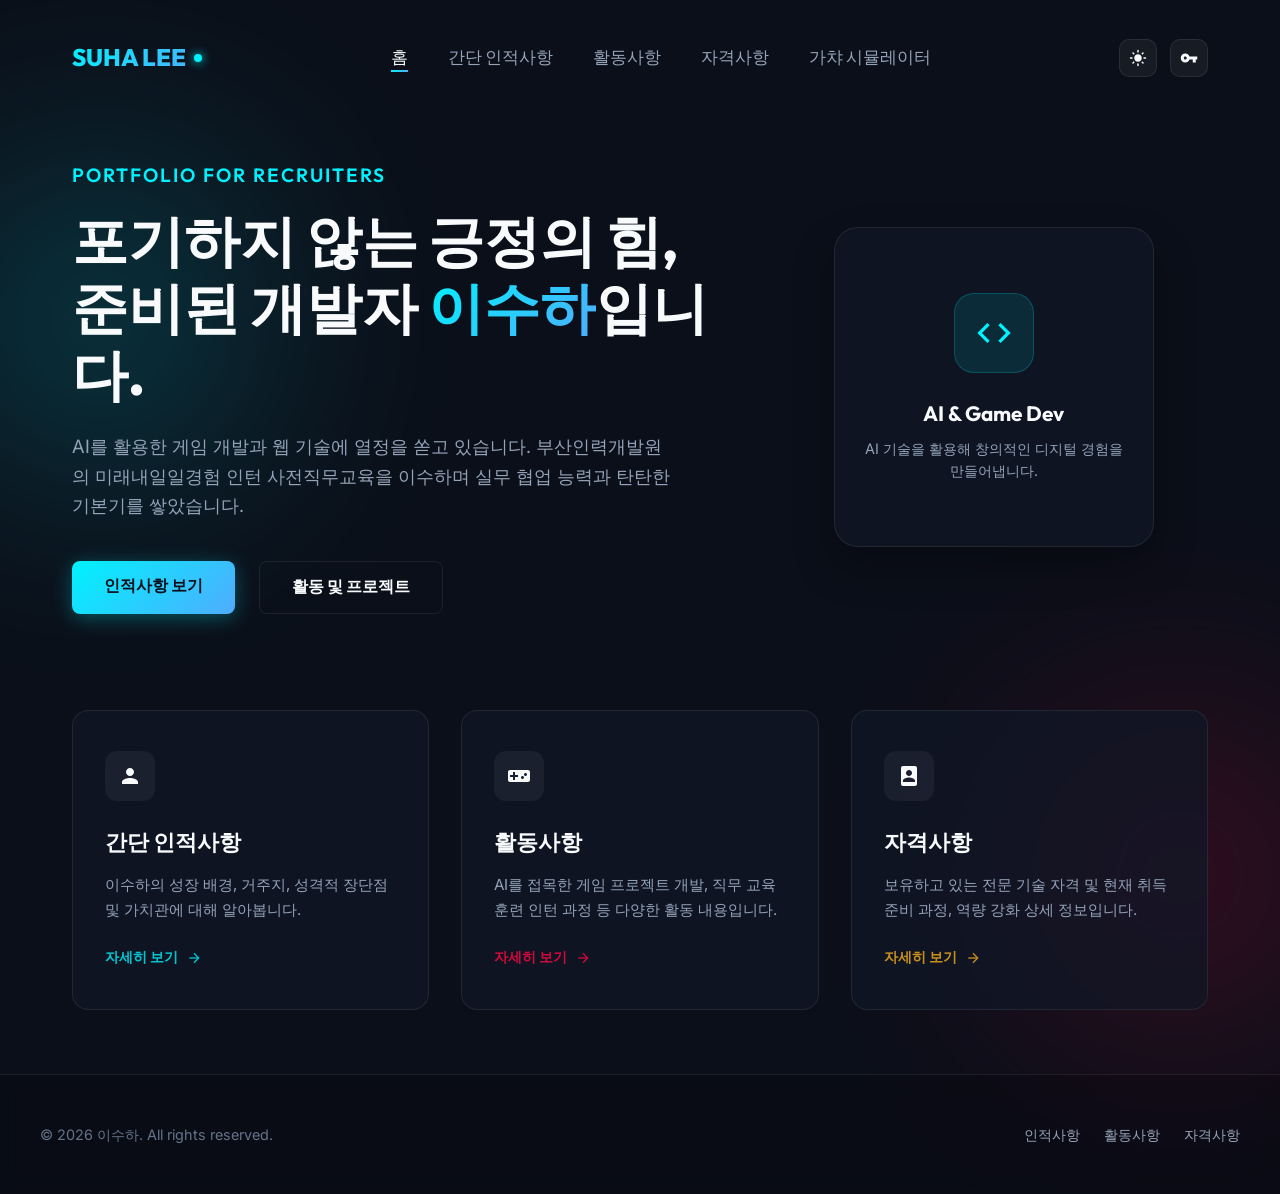
==== index.html @ 53ee34fb "Add files via upload" ====
<!DOCTYPE html>
<html lang="ko">
<head>
    <meta charset="UTF-8">
    <meta name="viewport" content="width=device-width, initial-scale=1.0">
    <title>이수하 | 개인 포트폴리오</title>
    <meta name="description" content="AI 게임 개발과 웹 포트폴리오 구축을 좋아하는 긍정적이고 포기하지 않는 인재, 이수하의 취업용 포트폴리오입니다.">
    <link rel="stylesheet" href="style.css">
</head>
<body>
    <!-- Admin Mode Banner -->
    <div id="adminBanner" class="admin-banner">
        <span>🔒 관리자 모드가 활성화되어 있습니다.</span>
        <button id="adminBgPanelToggleBtn" class="admin-btn">배경 설정</button>
        <button id="adminLogoutBtn">로그아웃</button>
    </div>

    <!-- Floating Admin Background Panel -->
    <div id="adminBgPanel" class="admin-bg-panel">
        <h4>🎨 배경화면 설정</h4>
        
        <div class="panel-section">
            <h5>1. 이미지 업로드</h5>
            <button id="adminBgUploadBtn" class="admin-btn" style="width: 100%; margin-bottom: 0.5rem;">이미지 선택</button>
            <input type="file" id="adminBgInput" accept="image/*" style="display: none;">
        </div>
        
        <div class="panel-section">
            <h5>2. 단색 설정 (RGB)</h5>
            <div class="rgb-control">
                <label>R: <span id="rVal">11</span></label>
                <input type="range" id="rRange" min="0" max="255" value="11">
            </div>
            <div class="rgb-control">
                <label>G: <span id="gVal">15</span></label>
                <input type="range" id="gRange" min="0" max="255" value="15">
            </div>
            <div class="rgb-control">
                <label>B: <span id="bVal">25</span></label>
                <input type="range" id="bRange" min="0" max="255" value="25">
            </div>
            <div class="color-preview-row">
                <input type="color" id="colorPicker" value="#0b0f19">
                <span style="font-size:0.8rem; color:var(--text-secondary);">색상 선택기</span>
            </div>
        </div>
        
        <button id="adminBgResetBtn" class="admin-btn reset-btn" style="width: 100%; margin-top: 1rem; display: none;">설정 초기화</button>
    </div>

    <!-- Header/Nav -->
    <header>
        <div class="nav-container">
            <a href="index.html" class="logo">
                SUHA LEE <span class="logo-dot"></span>
            </a>
            <button class="menu-toggle" id="menuToggle" aria-label="메뉴 열기">
                <span></span>
                <span></span>
                <span></span>
            </button>
            <nav id="mainNav">
                <ul>
                    <li><a href="index.html" class="active">홈</a></li>
                    <li><a href="profile.html">간단 인적사항</a></li>
                    <li><a href="activities.html">활동사항</a></li>
                    <li><a href="certifications.html">자격사항</a></li>
                    <li><a href="gacha.html">가챠 시뮬레이터</a></li>
                </ul>
            </nav>
            <div class="nav-controls">
                <button id="themeToggleBtn" class="theme-toggle-btn" aria-label="테마 변경">
                    <svg class="sun-icon" viewBox="0 0 24 24">
                        <path d="M12 7c-2.76 0-5 2.24-5 5s2.24 5 5 5 5-2.24 5-5-2.24-5-5-5zM2 13h2c.55 0 1-.45 1-1s-.45-1-1-1H2c-.55 0-1 .45-1 1s.45 1 1 1zm18 0h2c.55 0 1-.45 1-1s-.45-1-1-1h-2c-.55 0-1 .45-1 1s.45 1 1 1zM11 2v2c0 .55.45 1 1 1s1-.45 1-1V2c0-.55-.45-1-1-1s-1 .45-1 1zm0 18v2c0 .55.45 1 1 1s1-.45 1-1v-2c0-.55-.45-1-1-1s-1 .45-1 1zM5.99 4.58c-.39-.39-1.03-.39-1.41 0s-.39 1.03 0 1.41l1.06 1.06c.39.39 1.03.39 1.41 0s.39-1.03 0-1.41L5.99 4.58zm12.37 12.37c-.39-.39-1.03-.39-1.41 0s-.39 1.03 0 1.41l1.06 1.06c.39.39 1.03.39 1.41 0s.39-1.03 0-1.41l-1.06-1.06zm1.06-12.37c-.39-.39-1.03-.39-1.41 0l-1.06 1.06c-.39.39-.39 1.03 0 1.41s1.03.39 1.41 0l1.06-1.06c.39-.39.39-1.03 0-1.41zm-12.37 12.37c-.39-.39-1.03-.39-1.41 0l-1.06 1.06c-.39.39-.39 1.03 0 1.41s1.03.39 1.41 0l1.06-1.06c.39-.39.39-1.03 0-1.41z"/>
                    </svg>
                    <svg class="moon-icon" viewBox="0 0 24 24">
                        <path d="M12.3 22c5.07 0 9.2-3.79 9.7-8.68.13-1.27-1.12-2.19-2.22-1.57C17.7 12.98 15.42 13 14 13c-5.52 0-10-4.48-10-10 0-1.42.02-3.7.75-5.78.62-1.1-.3-2.35-1.57-2.22C3.79 3.8 2 7.93 2 13c0 5.52 4.48 10 10 10z"/>
                    </svg>
                </button>
                <button id="adminLoginBtn" class="admin-login-btn" aria-label="관리자 로그인">
                    <svg viewBox="0 0 24 24">
                        <path d="M12.65 10C11.83 7.67 9.61 6 7 6c-3.31 0-6 2.69-6 6s2.69 6 6 6c2.61 0 4.83-1.67 5.65-4H17v4h4v-4h2v-4H12.65zM7 14c-1.1 0-2-.9-2-2s.9-2 2-2 2 .9 2 2-.9 2-2 2z"/>
                    </svg>
                </button>
            </div>
        </div>
    </header>

    <!-- Main Content -->
    <main class="container">
        <section class="hero">
            <div class="hero-content fade-in-up">
                <span class="hero-subtitle">PORTFOLIO FOR RECRUITERS</span>
                <h1 class="hero-title">
                    포기하지 않는 긍정의 힘,<br>
                    준비된 개발자 <span>이수하</span>입니다.
                </h1>
                <p class="hero-desc">
                    AI를 활용한 게임 개발과 웹 기술에 열정을 쏟고 있습니다. 부산인력개발원의 미래내일일경험 인턴 사전직무교육을 이수하며 실무 협업 능력과 탄탄한 기본기를 쌓았습니다.
                </p>
                <div class="hero-buttons">
                    <a href="profile.html" class="btn btn-primary">인적사항 보기</a>
                    <a href="activities.html" class="btn btn-secondary">활동 및 프로젝트</a>
                </div>
            </div>

            <div class="hero-image-wrapper fade-in-up delay-1">
                <div class="hero-glow-card">
                    <div class="hero-icon-container">
                        <!-- Code Icon SVG -->
                        <svg viewBox="0 0 24 24">
                            <path d="M9.4 16.6L4.8 12l4.6-4.6L8 6l-6 6 6 6 1.4-1.4zm5.2 0l4.6-4.6-4.6-4.6L16 6l6 6-6 6-1.4-1.4z"/>
                        </svg>
                    </div>
                    <h3 style="font-family: var(--font-heading); margin-bottom: 0.5rem; font-size: 1.3rem;">AI & Game Dev</h3>
                    <p style="color: var(--text-secondary); font-size: 0.9rem; line-height: 1.5;">
                        AI 기술을 활용해 창의적인 디지털 경험을 만들어냅니다.
                    </p>
                </div>
            </div>
        </section>

        <!-- Dynamic Menu Grid -->
        <section class="home-info-grid fade-in-up delay-2">
            <!-- Profile Card -->
            <a href="profile.html" class="info-card">
                <div class="info-card-icon">
                    <!-- User Icon SVG -->
                    <svg viewBox="0 0 24 24">
                        <path d="M12 12c2.21 0 4-1.79 4-4s-1.79-4-4-4-4 1.79-4 4 1.79 4 4 4zm0 2c-2.67 0-8 1.34-8 4v2h16v-2c0-2.66-5.33-4-8-4z"/>
                    </svg>
                </div>
                <h3 class="info-card-title">간단 인적사항</h3>
                <p class="info-card-desc">이수하의 성장 배경, 거주지, 성격적 장단점 및 가치관에 대해 알아봅니다.</p>
                <div class="info-card-arrow">
                    자세히 보기 
                    <svg width="16" height="16" viewBox="0 0 24 24" fill="none" stroke="currentColor" stroke-width="2">
                        <line x1="5" y1="12" x2="19" y2="12"></line>
                        <polyline points="12 5 19 12 12 19"></polyline>
                    </svg>
                </div>
            </a>

            <!-- Activities Card -->
            <a href="activities.html" class="info-card alternate">
                <div class="info-card-icon">
                    <!-- Gamepad Icon SVG -->
                    <svg viewBox="0 0 24 24">
                        <path d="M21 6H3c-1.1 0-2 .9-2 2v8c0 1.1.9 2 2 2h18c1.1 0 2-.9 2-2V8c0-1.1-.9-2-2-2zm-10 7H8v3H6v-3H3v-2h3V8h2v3h3v2zm4.5 2c-.83 0-1.5-.67-1.5-1.5s.67-1.5 1.5-1.5 1.5.67 1.5 1.5-.67 1.5-1.5 1.5zm3-3c-.83 0-1.5-.67-1.5-1.5S17.67 9 18.5 9s1.5.67 1.5 1.5-.67 1.5-1.5 1.5z"/>
                    </svg>
                </div>
                <h3 class="info-card-title">활동사항</h3>
                <p class="info-card-desc">AI를 접목한 게임 프로젝트 개발, 직무 교육 훈련 인턴 과정 등 다양한 활동 내용입니다.</p>
                <div class="info-card-arrow">
                    자세히 보기 
                    <svg width="16" height="16" viewBox="0 0 24 24" fill="none" stroke="currentColor" stroke-width="2">
                        <line x1="5" y1="12" x2="19" y2="12"></line>
                        <polyline points="12 5 19 12 12 19"></polyline>
                    </svg>
                </div>
            </a>

            <!-- Certifications Card -->
            <a href="certifications.html" class="info-card alternate-accent">
                <div class="info-card-icon">
                    <!-- Certificate Award Icon SVG -->
                    <svg viewBox="0 0 24 24">
                        <path d="M18 2H6c-1.1 0-2 .9-2 2v16c0 1.1.9 2 2 2h12c1.1 0 2-.9 2-2V4c0-1.1-.9-2-2-2zm-6 4c1.66 0 3 1.34 3 3s-1.34 3-3 3-3-1.34-3-3 1.34-3 3-3zm6 12H6v-1.5c0-1.99 4-3 6-3s6 1.01 6 3V18z"/>
                    </svg>
                </div>
                <h3 class="info-card-title">자격사항</h3>
                <p class="info-card-desc">보유하고 있는 전문 기술 자격 및 현재 취득 준비 과정, 역량 강화 상세 정보입니다.</p>
                <div class="info-card-arrow">
                    자세히 보기 
                    <svg width="16" height="16" viewBox="0 0 24 24" fill="none" stroke="currentColor" stroke-width="2">
                        <line x1="5" y1="12" x2="19" y2="12"></line>
                        <polyline points="12 5 19 12 12 19"></polyline>
                    </svg>
                </div>
            </a>
        </section>
    </main>

    <!-- Footer -->
    <footer>
        <div class="footer-content">
            <p class="footer-copy">© 2026 이수하. All rights reserved.</p>
            <div class="footer-links">
                <a href="profile.html">인적사항</a>
                <a href="activities.html">활동사항</a>
                <a href="certifications.html">자격사항</a>
            </div>
        </div>
    <!-- Admin Login Modal -->
    <div id="adminModal" class="modal-overlay">
        <div class="modal-content">
            <button class="modal-close" id="closeModal" aria-label="닫기">&times;</button>
            <div class="modal-header">
                <div class="modal-icon">
                    <svg viewBox="0 0 24 24">
                        <path d="M12.65 10C11.83 7.67 9.61 6 7 6c-3.31 0-6 2.69-6 6s2.69 6 6 6c2.61 0 4.83-1.67 5.65-4H17v4h4v-4h2v-4H12.65zM7 14c-1.1 0-2-.9-2-2s.9-2 2-2 2 .9 2 2-.9 2-2 2z"/>
                    </svg>
                </div>
                <h3>관리자 로그인</h3>
                <p>관리자 모드 활성화를 위해 비밀번호를 입력해주세요.</p>
            </div>
            <form id="adminLoginForm">
                <div class="form-group">
                    <label for="adminPassword">비밀번호</label>
                    <input type="password" id="adminPassword" placeholder="비밀번호를 입력하세요 (데모: admin123)" required>
                </div>
                <div id="loginError" class="login-error-msg">비밀번호가 올바르지 않습니다.</div>
                <button type="submit" class="btn btn-primary w-100">로그인</button>
            </form>
            <div id="loginSuccess" class="login-success-msg">
                <div class="success-icon">✓</div>
                <h4>로그인 성공!</h4>
                <p>관리자 세션이 활성화되었습니다.</p>
            </div>
        </div>
    </div>

    <script src="script.js"></script>
</body>
</html>
---- style.css ----
@import url('https://fonts.googleapis.com/css2?family=Inter:wght@300;400;500;600;700&family=Outfit:wght@300;400;500;600;700;800&display=swap');

:root {
    --bg-color: #0b0f19;
    --card-bg: rgba(17, 24, 39, 0.7);
    --card-border: rgba(255, 255, 255, 0.08);
    --primary-gradient: linear-gradient(135deg, #00f2fe 0%, #4facfe 100%);
    --secondary-gradient: linear-gradient(135deg, #ff0844 0%, #ffb199 100%);
    --accent-gradient: linear-gradient(135deg, #f12711 0%, #f5af19 100%);
    --text-primary: #f8fafc;
    --text-secondary: #94a3b8;
    --text-muted: #64748b;
    --cyan-glow: rgba(0, 242, 254, 0.15);
    --pink-glow: rgba(255, 8, 68, 0.15);
    --transition: all 0.3s cubic-bezier(0.4, 0, 0.2, 1);
    --font-heading: 'Outfit', 'Inter', sans-serif;
    --font-body: 'Inter', sans-serif;
}

* {
    margin: 0;
    padding: 0;
    box-sizing: border-box;
}

body {
    background-color: var(--bg-color);
    color: var(--text-primary);
    font-family: var(--font-body);
    line-height: 1.6;
    overflow-x: hidden;
    position: relative;
}

/* Background Glowing Orbs */
body::before, body::after {
    content: '';
    position: absolute;
    width: 400px;
    height: 400px;
    border-radius: 50%;
    filter: blur(120px);
    z-index: -1;
    pointer-events: none;
    opacity: 0.4;
}

body::before {
    background: radial-gradient(circle, #00f2fe 0%, transparent 70%);
    top: 10%;
    left: -100px;
}

body::after {
    background: radial-gradient(circle, #ff0844 0%, transparent 70%);
    bottom: 10%;
    right: -100px;
}

/* Navigation */
header {
    position: fixed;
    top: 0;
    left: 0;
    width: 100%;
    z-index: 100;
    background: transparent;
    border-bottom: 1px solid transparent;
    transition: var(--transition);
}

header.scrolled {
    background: rgba(0, 0, 0, 0.2);
    backdrop-filter: blur(12px);
    -webkit-backdrop-filter: blur(12px);
    border-bottom: 1px solid var(--card-border);
}

.nav-container {
    max-width: 1200px;
    margin: 0 auto;
    display: flex;
    justify-content: space-between;
    align-items: center;
    padding: 1.2rem 2rem;
}

.logo {
    font-family: var(--font-heading);
    font-weight: 800;
    font-size: 1.5rem;
    text-decoration: none;
    background: var(--primary-gradient);
    -webkit-background-clip: text;
    -webkit-text-fill-color: transparent;
    display: flex;
    align-items: center;
    gap: 0.5rem;
}

.logo-dot {
    width: 8px;
    height: 8px;
    background: #00f2fe;
    border-radius: 50%;
    box-shadow: 0 0 10px #00f2fe;
}

nav ul {
    display: flex;
    list-style: none;
    gap: 2.5rem;
}

nav a {
    text-decoration: none;
    color: var(--text-secondary);
    font-family: var(--font-heading);
    font-weight: 500;
    font-size: 1.05rem;
    transition: var(--transition);
    position: relative;
    padding: 0.3rem 0;
}

nav a:hover, nav a.active {
    color: var(--text-primary);
}

nav a::after {
    content: '';
    position: absolute;
    bottom: 0;
    left: 0;
    width: 0;
    height: 2px;
    background: var(--primary-gradient);
    transition: var(--transition);
}

nav a:hover::after, nav a.active::after {
    width: 100%;
}

/* Mobile Menu Button */
.menu-toggle {
    display: none;
    flex-direction: column;
    gap: 5px;
    background: none;
    border: none;
    cursor: pointer;
    z-index: 101;
}

.menu-toggle span {
    width: 25px;
    height: 3px;
    background-color: var(--text-primary);
    border-radius: 2px;
    transition: var(--transition);
}

/* Container */
.container {
    max-width: 1200px;
    margin: 0 auto;
    padding: 8rem 2rem 4rem 2rem;
    min-height: calc(100vh - 80px);
}

/* Hero Section */
.hero {
    display: flex;
    align-items: center;
    justify-content: space-between;
    gap: 4rem;
    margin-top: 2rem;
}

.hero-content {
    flex: 1.2;
}

.hero-subtitle {
    font-family: var(--font-heading);
    font-weight: 600;
    font-size: 1.2rem;
    color: #00f2fe;
    text-transform: uppercase;
    letter-spacing: 2px;
    margin-bottom: 1rem;
    display: inline-block;
}

.hero-title {
    font-family: var(--font-heading);
    font-size: 3.5rem;
    font-weight: 800;
    line-height: 1.2;
    margin-bottom: 1.5rem;
}

.hero-title span {
    background: var(--primary-gradient);
    -webkit-background-clip: text;
    -webkit-text-fill-color: transparent;
}

.hero-desc {
    color: var(--text-secondary);
    font-size: 1.15rem;
    margin-bottom: 2.5rem;
    max-width: 600px;
}

.hero-buttons {
    display: flex;
    gap: 1.5rem;
}

.btn {
    display: inline-block;
    padding: 0.8rem 2rem;
    border-radius: 8px;
    font-family: var(--font-heading);
    font-weight: 600;
    text-decoration: none;
    transition: var(--transition);
    cursor: pointer;
}

.btn-primary {
    background: var(--primary-gradient);
    color: #0b0f19;
    box-shadow: 0 4px 20px rgba(0, 242, 254, 0.3);
}

.btn-primary:hover {
    transform: translateY(-2px);
    box-shadow: 0 6px 25px rgba(0, 242, 254, 0.5);
}

.btn-secondary {
    background: transparent;
    color: var(--text-primary);
    border: 1px solid var(--card-border);
}

.btn-secondary:hover {
    background: rgba(255, 255, 255, 0.05);
    border-color: var(--text-secondary);
    transform: translateY(-2px);
}

.hero-image-wrapper {
    flex: 0.8;
    display: flex;
    justify-content: center;
    position: relative;
}

.hero-glow-card {
    position: relative;
    width: 320px;
    height: 320px;
    border-radius: 24px;
    padding: 1.5rem;
    background: var(--card-bg);
    border: 1px solid var(--card-border);
    backdrop-filter: blur(12px);
    box-shadow: 0 20px 40px rgba(0, 0, 0, 0.3);
    display: flex;
    flex-direction: column;
    justify-content: center;
    align-items: center;
    text-align: center;
    transition: var(--transition);
}

.hero-glow-card:hover {
    transform: translateY(-8px) rotate(1deg);
    border-color: rgba(0, 242, 254, 0.3);
    box-shadow: 0 25px 50px rgba(0, 242, 254, 0.15);
}

.hero-icon-container {
    width: 80px;
    height: 80px;
    border-radius: 20px;
    background: rgba(0, 242, 254, 0.1);
    border: 1px solid rgba(0, 242, 254, 0.2);
    display: flex;
    align-items: center;
    justify-content: center;
    margin-bottom: 1.5rem;
}

.hero-icon-container svg {
    width: 40px;
    height: 40px;
    fill: #00f2fe;
}

/* Home Page Info Grid */
.home-info-grid {
    display: grid;
    grid-template-columns: repeat(3, 1fr);
    gap: 2rem;
    margin-top: 6rem;
}

.info-card {
    background: var(--card-bg);
    border: 1px solid var(--card-border);
    padding: 2.5rem 2rem;
    border-radius: 16px;
    backdrop-filter: blur(12px);
    transition: var(--transition);
    text-decoration: none;
    color: inherit;
    position: relative;
    overflow: hidden;
}

.info-card::before {
    content: '';
    position: absolute;
    top: 0;
    left: 0;
    width: 4px;
    height: 100%;
    background: var(--primary-gradient);
    opacity: 0;
    transition: var(--transition);
}

.info-card:hover {
    transform: translateY(-5px);
    border-color: rgba(255, 255, 255, 0.15);
    box-shadow: 0 15px 30px rgba(0, 0, 0, 0.2);
}

.info-card:hover::before {
    opacity: 1;
}

.info-card.alternate::before {
    background: var(--secondary-gradient);
}

.info-card.alternate-accent::before {
    background: var(--accent-gradient);
}

.info-card-icon {
    width: 50px;
    height: 50px;
    border-radius: 12px;
    background: rgba(255, 255, 255, 0.05);
    display: flex;
    align-items: center;
    justify-content: center;
    margin-bottom: 1.5rem;
    transition: var(--transition);
}

.info-card:hover .info-card-icon {
    background: var(--primary-gradient);
}

.info-card.alternate:hover .info-card-icon {
    background: var(--secondary-gradient);
}

.info-card.alternate-accent:hover .info-card-icon {
    background: var(--accent-gradient);
}

.info-card:hover .info-card-icon svg {
    fill: #0b0f19;
}

.info-card-icon svg {
    width: 24px;
    height: 24px;
    fill: #f8fafc;
    transition: var(--transition);
}

.info-card-title {
    font-family: var(--font-heading);
    font-size: 1.4rem;
    font-weight: 700;
    margin-bottom: 0.8rem;
}

.info-card-desc {
    color: var(--text-secondary);
    font-size: 0.95rem;
}

.info-card-arrow {
    display: flex;
    align-items: center;
    gap: 0.5rem;
    margin-top: 1.5rem;
    font-family: var(--font-heading);
    font-weight: 600;
    font-size: 0.9rem;
    color: #00f2fe;
    opacity: 0.8;
    transition: var(--transition);
}

.info-card.alternate .info-card-arrow {
    color: #ff0844;
}

.info-card.alternate-accent .info-card-arrow {
    color: #f5af19;
}

.info-card:hover .info-card-arrow {
    gap: 0.8rem;
    opacity: 1;
}

/* Page Section Layout */
.section-title-area {
    margin-bottom: 3.5rem;
    text-align: center;
}

.section-subtitle {
    color: #00f2fe;
    font-family: var(--font-heading);
    font-weight: 600;
    font-size: 1rem;
    letter-spacing: 2px;
    text-transform: uppercase;
    margin-bottom: 0.5rem;
    display: inline-block;
}

.section-title {
    font-family: var(--font-heading);
    font-size: 2.8rem;
    font-weight: 800;
}

/* Profile Page Layout */
.profile-grid {
    display: grid;
    grid-template-columns: 1fr 1.6fr;
    gap: 3rem;
    align-items: start;
}

.profile-card-left {
    background: var(--card-bg);
    border: 1px solid var(--card-border);
    border-radius: 20px;
    padding: 3rem 2rem;
    text-align: center;
    backdrop-filter: blur(12px);
    box-shadow: 0 15px 35px rgba(0, 0, 0, 0.2);
}

.profile-image-container {
    width: 180px;
    height: 180px;
    border-radius: 50%;
    margin: 0 auto 2rem auto;
    position: relative;
    padding: 5px;
    background: var(--primary-gradient);
    box-shadow: 0 10px 25px rgba(0, 242, 254, 0.3);
}

.profile-image-container img {
    width: 100%;
    height: 100%;
    border-radius: 50%;
    object-fit: cover;
    background-color: #0b0f19;
    border: 3px solid #0b0f19;
}

.profile-name {
    font-family: var(--font-heading);
    font-size: 1.8rem;
    font-weight: 800;
    margin-bottom: 0.3rem;
}

.profile-role {
    font-family: var(--font-heading);
    color: #00f2fe;
    font-weight: 600;
    font-size: 1rem;
    letter-spacing: 1px;
    margin-bottom: 1.5rem;
}

.profile-meta-list {
    list-style: none;
    text-align: left;
    margin-top: 2rem;
    border-top: 1px solid var(--card-border);
    padding-top: 1.5rem;
}

.profile-meta-item {
    display: flex;
    align-items: center;
    gap: 1rem;
    margin-bottom: 1.2rem;
    color: var(--text-secondary);
}

.profile-meta-item svg {
    width: 18px;
    height: 18px;
    fill: #00f2fe;
}

.profile-meta-item strong {
    color: var(--text-primary);
    font-weight: 600;
}

.profile-details-right {
    display: flex;
    flex-direction: column;
    gap: 2.5rem;
}

.profile-section-card {
    background: var(--card-bg);
    border: 1px solid var(--card-border);
    border-radius: 20px;
    padding: 2.5rem;
    backdrop-filter: blur(12px);
}

.profile-card-title {
    font-family: var(--font-heading);
    font-size: 1.5rem;
    font-weight: 700;
    margin-bottom: 1.5rem;
    display: flex;
    align-items: center;
    gap: 0.8rem;
    border-bottom: 1px solid var(--card-border);
    padding-bottom: 0.8rem;
}

.profile-card-title svg {
    width: 24px;
    height: 24px;
    fill: #00f2fe;
}

.profile-intro-text {
    font-size: 1.1rem;
    color: var(--text-secondary);
    margin-bottom: 1rem;
}

.highlight-box {
    background: rgba(0, 242, 254, 0.05);
    border-left: 4px solid #00f2fe;
    padding: 1.2rem;
    border-radius: 0 12px 12px 0;
    margin-top: 1.5rem;
}

.highlight-box-title {
    font-family: var(--font-heading);
    font-weight: 700;
    color: #f8fafc;
    margin-bottom: 0.3rem;
}

.highlight-box-desc {
    font-size: 0.95rem;
    color: var(--text-secondary);
}

/* Strengths / Weaknesses Styles */
.sw-grid {
    display: grid;
    grid-template-columns: 1fr 1fr;
    gap: 1.5rem;
}

.sw-card {
    padding: 1.5rem;
    border-radius: 12px;
    background: rgba(255, 255, 255, 0.02);
    border: 1px solid rgba(255, 255, 255, 0.05);
}

.sw-card.strength {
    border-left: 4px solid #00f2fe;
}

.sw-card.weakness {
    border-left: 4px solid #ff0844;
}

.sw-card h4 {
    font-family: var(--font-heading);
    font-size: 1.1rem;
    font-weight: 700;
    margin-bottom: 0.8rem;
    display: flex;
    align-items: center;
    gap: 0.5rem;
}

.sw-card.strength h4 {
    color: #00f2fe;
}

.sw-card.weakness h4 {
    color: #ff0844;
}

.sw-card p {
    font-size: 0.95rem;
    color: var(--text-secondary);
}

/* Hobbies/Interests list */
.interests-tags {
    display: flex;
    flex-wrap: wrap;
    gap: 1rem;
}

.interest-tag {
    background: rgba(255, 255, 255, 0.05);
    border: 1px solid var(--card-border);
    padding: 0.6rem 1.2rem;
    border-radius: 30px;
    font-family: var(--font-heading);
    font-weight: 500;
    font-size: 0.95rem;
    display: flex;
    align-items: center;
    gap: 0.6rem;
    transition: var(--transition);
}

.interest-tag:hover {
    background: var(--primary-gradient);
    color: #0b0f19;
    border-color: transparent;
    transform: translateY(-2px);
}

.interest-tag svg {
    width: 18px;
    height: 18px;
    fill: currentColor;
}

/* Activities Page Layout */
.activities-grid {
    display: grid;
    grid-template-columns: repeat(3, 1fr);
    gap: 2rem;
}

.activity-card {
    background: var(--card-bg);
    border: 1px solid var(--card-border);
    border-radius: 20px;
    overflow: hidden;
    backdrop-filter: blur(12px);
    transition: var(--transition);
    display: flex;
    flex-direction: column;
}

.activity-card:hover {
    transform: translateY(-8px);
    border-color: rgba(0, 242, 254, 0.2);
    box-shadow: 0 20px 40px rgba(0, 0, 0, 0.3);
}

.activity-image-wrapper {
    height: 220px;
    overflow: hidden;
    position: relative;
    background: #0f172a;
}

.activity-image-wrapper img {
    width: 100%;
    height: 100%;
    object-fit: cover;
    transition: var(--transition);
}

.activity-card:hover .activity-image-wrapper img {
    transform: scale(1.05);
}

.activity-badge {
    position: absolute;
    top: 1rem;
    right: 1rem;
    background: rgba(11, 15, 25, 0.85);
    backdrop-filter: blur(8px);
    border: 1px solid var(--card-border);
    color: #00f2fe;
    padding: 0.4rem 1rem;
    border-radius: 30px;
    font-family: var(--font-heading);
    font-size: 0.8rem;
    font-weight: 600;
}

.activity-card.alternate .activity-badge {
    color: #ff0844;
}

.activity-card.accent .activity-badge {
    color: #f5af19;
}

.activity-body {
    padding: 2rem;
    flex-grow: 1;
    display: flex;
    flex-direction: column;
}

.activity-card-title {
    font-family: var(--font-heading);
    font-size: 1.35rem;
    font-weight: 700;
    margin-bottom: 0.5rem;
}

.activity-period {
    color: var(--text-muted);
    font-size: 0.85rem;
    font-weight: 500;
    margin-bottom: 1.2rem;
}

.activity-desc {
    color: var(--text-secondary);
    font-size: 0.95rem;
    margin-bottom: 1.5rem;
    line-height: 1.5;
    flex-grow: 1;
}

.activity-tags {
    display: flex;
    flex-wrap: wrap;
    gap: 0.5rem;
    border-top: 1px solid var(--card-border);
    padding-top: 1.2rem;
}

.activity-tag {
    background: rgba(255, 255, 255, 0.04);
    border: 1px solid var(--card-border);
    color: var(--text-secondary);
    padding: 0.3rem 0.8rem;
    border-radius: 6px;
    font-size: 0.8rem;
    font-weight: 500;
}

/* Certifications Page Layout */
.cert-grid {
    display: grid;
    grid-template-columns: 1fr 1fr;
    gap: 2.5rem;
}

.cert-section {
    background: var(--card-bg);
    border: 1px solid var(--card-border);
    border-radius: 20px;
    padding: 2.5rem;
    backdrop-filter: blur(12px);
}

.cert-section-title {
    font-family: var(--font-heading);
    font-size: 1.5rem;
    font-weight: 700;
    margin-bottom: 2rem;
    display: flex;
    align-items: center;
    gap: 0.8rem;
    border-bottom: 1px solid var(--card-border);
    padding-bottom: 0.8rem;
}

.cert-section-title svg {
    width: 24px;
    height: 24px;
    fill: #00f2fe;
}

.cert-list {
    display: flex;
    flex-direction: column;
    gap: 1.5rem;
}

.cert-item {
    background: rgba(255, 255, 255, 0.02);
    border: 1px solid var(--card-border);
    border-radius: 12px;
    padding: 1.5rem;
    display: flex;
    align-items: center;
    justify-content: space-between;
    transition: var(--transition);
}

.cert-item:hover {
    border-color: rgba(0, 242, 254, 0.2);
    transform: translateX(5px);
    background: rgba(255, 255, 255, 0.04);
}

.cert-item-details {
    display: flex;
    flex-direction: column;
}

.cert-item-title {
    font-family: var(--font-heading);
    font-weight: 700;
    font-size: 1.1rem;
    color: var(--text-primary);
    margin-bottom: 0.2rem;
}

.cert-item-issuer {
    font-size: 0.9rem;
    color: var(--text-secondary);
}

.cert-status-badge {
    background: rgba(0, 242, 254, 0.1);
    color: #00f2fe;
    border: 1px solid rgba(0, 242, 254, 0.2);
    padding: 0.3rem 0.8rem;
    border-radius: 6px;
    font-size: 0.8rem;
    font-weight: 600;
}

.cert-status-badge.complete {
    background: rgba(16, 185, 129, 0.1);
    color: #10b981;
    border: 1px solid rgba(16, 185, 129, 0.2);
}

.education-timeline {
    position: relative;
    border-left: 2px solid var(--card-border);
    padding-left: 2rem;
    margin-left: 0.5rem;
}

.edu-item {
    position: relative;
    margin-bottom: 2.5rem;
}

.edu-item:last-child {
    margin-bottom: 0;
}

.edu-marker {
    position: absolute;
    left: calc(-2rem - 6px);
    top: 6px;
    width: 10px;
    height: 10px;
    border-radius: 50%;
    background: #00f2fe;
    box-shadow: 0 0 8px #00f2fe;
}

.edu-item:nth-child(even) .edu-marker {
    background: #ff0844;
    box-shadow: 0 0 8px #ff0844;
}

.edu-period {
    font-family: var(--font-heading);
    font-size: 0.85rem;
    font-weight: 600;
    color: #00f2fe;
    margin-bottom: 0.4rem;
}

.edu-item:nth-child(even) .edu-period {
    color: #ff0844;
}

.edu-title {
    font-family: var(--font-heading);
    font-size: 1.15rem;
    font-weight: 700;
    margin-bottom: 0.3rem;
}

.edu-desc {
    color: var(--text-secondary);
    font-size: 0.95rem;
}

/* Footer */
footer {
    border-top: 1px solid var(--card-border);
    background: rgba(0, 0, 0, 0.15);
    backdrop-filter: blur(10px);
    -webkit-backdrop-filter: blur(10px);
    padding: 3rem 2rem;
    text-align: center;
}

.footer-content {
    max-width: 1200px;
    margin: 0 auto;
    display: flex;
    justify-content: space-between;
    align-items: center;
}

.footer-copy {
    color: var(--text-muted);
    font-size: 0.9rem;
}

.footer-links {
    display: flex;
    gap: 1.5rem;
}

.footer-links a {
    color: var(--text-secondary);
    text-decoration: none;
    font-size: 0.9rem;
    transition: var(--transition);
}

.footer-links a:hover {
    color: var(--text-primary);
}

/* Responsive Styles */
@media (max-width: 992px) {
    .hero {
        flex-direction: column;
        text-align: center;
        gap: 3rem;
    }
    .hero-content {
        order: 2;
    }
    .hero-image-wrapper {
        order: 1;
    }
    .hero-desc {
        margin: 0 auto 2.5rem auto;
    }
    .hero-buttons {
        justify-content: center;
    }
    .profile-grid {
        grid-template-columns: 1fr;
    }
    .activities-grid {
        grid-template-columns: 1fr 1fr;
    }
    .cert-grid {
        grid-template-columns: 1fr;
    }
    .home-info-grid {
        grid-template-columns: 1fr;
        gap: 1.5rem;
        margin-top: 4rem;
    }
}

@media (max-width: 768px) {
    .nav-container {
        padding: 1rem 1.5rem;
    }
    .menu-toggle {
        display: flex;
    }
    nav {
        position: fixed;
        top: 60px;
        left: 0;
        width: 100%;
        height: 0;
        background: rgba(0, 0, 0, 0.55);
        backdrop-filter: blur(16px);
        -webkit-backdrop-filter: blur(16px);
        overflow: hidden;
        transition: height 0.3s cubic-bezier(0.4, 0, 0.2, 1);
        border-bottom: 0px solid var(--card-border);
    }
    nav.open {
        height: 240px;
        border-bottom: 1px solid var(--card-border);
    }
    nav ul {
        flex-direction: column;
        align-items: center;
        padding: 2rem 0;
        gap: 1.5rem;
    }
    .hero-title {
        font-size: 2.8rem;
    }
    .activities-grid {
        grid-template-columns: 1fr;
    }
    .sw-grid {
        grid-template-columns: 1fr;
    }
    .footer-content {
        flex-direction: column;
        gap: 1.5rem;
    }
}

/* Animations */
@keyframes fadeInUp {
    from {
        opacity: 0;
        transform: translateY(20px);
    }
    to {
        opacity: 1;
        transform: translateY(0);
    }
}

.fade-in-up {
    animation: fadeInUp 0.6s cubic-bezier(0.4, 0, 0.2, 1) forwards;
}

.delay-1 {
    animation-delay: 0.1s;
}
.delay-2 {
    animation-delay: 0.2s;
}
.delay-3 {
    animation-delay: 0.3s;
}

/* ==========================================
   Light Mode Theme & Styling Updates
   ========================================== */
body.light-mode {
    --bg-color: #f8fafc;
    --card-bg: rgba(255, 255, 255, 0.8);
    --card-border: rgba(15, 23, 42, 0.08);
    --text-primary: #0f172a;
    --text-secondary: #475569;
    --text-muted: #64748b;
    --cyan-glow: rgba(0, 242, 254, 0.08);
    --pink-glow: rgba(255, 8, 68, 0.08);
}

body.light-mode::before {
    background: radial-gradient(circle, rgba(0, 242, 254, 0.15) 0%, transparent 70%);
}

body.light-mode::after {
    background: radial-gradient(circle, rgba(255, 8, 68, 0.15) 0%, transparent 70%);
}

body.light-mode header.scrolled {
    background: rgba(255, 255, 255, 0.35);
}

body.light-mode nav {
    background: rgba(255, 255, 255, 0.65);
}

body.light-mode footer {
    background: rgba(255, 255, 255, 0.25);
}

body.light-mode .btn-secondary {
    color: var(--text-primary);
    border-color: var(--card-border);
}

body.light-mode .btn-secondary:hover {
    background: rgba(15, 23, 42, 0.05);
}

body.light-mode .sw-card {
    background: rgba(15, 23, 42, 0.02);
    border-color: rgba(15, 23, 42, 0.05);
}

body.light-mode .cert-item {
    background: rgba(15, 23, 42, 0.02);
}

body.light-mode .cert-item:hover {
    background: rgba(15, 23, 42, 0.04);
}

body.light-mode .edu-item:nth-child(even) .edu-marker {
    background: #ff0844;
}

body.light-mode .interest-tag {
    background: rgba(15, 23, 42, 0.03);
}

body.light-mode .interest-tag:hover {
    color: #ffffff;
}

/* ==========================================
   Navigation Controls (Theme & Admin Buttons)
   ========================================== */
.nav-controls {
    display: flex;
    align-items: center;
    gap: 0.8rem;
}

.theme-toggle-btn, .admin-login-btn {
    background: rgba(255, 255, 255, 0.05);
    border: 1px solid var(--card-border);
    width: 38px;
    height: 38px;
    border-radius: 10px;
    display: flex;
    align-items: center;
    justify-content: center;
    cursor: pointer;
    transition: var(--transition);
    color: var(--text-primary);
}

.theme-toggle-btn:hover, .admin-login-btn:hover {
    background: rgba(255, 255, 255, 0.12);
    border-color: rgba(0, 242, 254, 0.4);
    transform: translateY(-2px);
    box-shadow: 0 4px 12px rgba(0, 242, 254, 0.15);
}

body.light-mode .theme-toggle-btn, body.light-mode .admin-login-btn {
    background: rgba(15, 23, 42, 0.05);
    color: var(--text-primary);
}

body.light-mode .theme-toggle-btn:hover, body.light-mode .admin-login-btn:hover {
    background: rgba(15, 23, 42, 0.1);
    border-color: rgba(0, 242, 254, 0.4);
    box-shadow: 0 4px 12px rgba(0, 242, 254, 0.1);
}

.theme-toggle-btn svg, .admin-login-btn svg {
    width: 18px;
    height: 18px;
    fill: currentColor;
    transition: var(--transition);
}

body:not(.light-mode) .theme-toggle-btn .moon-icon {
    display: none;
}
body:not(.light-mode) .theme-toggle-btn .sun-icon {
    display: block;
}

body.light-mode .theme-toggle-btn .sun-icon {
    display: none;
}
body.light-mode .theme-toggle-btn .moon-icon {
    display: block;
}

/* ==========================================
   Admin Mode Banner & Login Modal
   ========================================== */
.admin-banner {
    display: none;
    background: var(--accent-gradient);
    color: #0b0f19;
    text-align: center;
    padding: 0.5rem 1rem;
    font-family: var(--font-heading);
    font-weight: 700;
    font-size: 0.9rem;
    position: fixed;
    top: 0;
    left: 0;
    width: 100%;
    z-index: 101;
    justify-content: center;
    align-items: center;
    gap: 1rem;
    box-shadow: 0 4px 15px rgba(245, 175, 25, 0.3);
}

.admin-banner.active {
    display: flex;
}

.admin-banner button {
    background: rgba(11, 15, 25, 0.8);
    border: none;
    color: #f8fafc;
    padding: 0.2rem 0.8rem;
    border-radius: 4px;
    font-size: 0.8rem;
    font-weight: 600;
    cursor: pointer;
    transition: var(--transition);
}

.admin-banner button:hover {
    background: #0b0f19;
    transform: scale(1.05);
}

.admin-banner button.reset-btn {
    background: rgba(239, 68, 68, 0.8);
}

.admin-banner button.reset-btn:hover {
    background: rgb(220, 38, 38);
}

body.admin-active {
    padding-top: 36px;
}
body.admin-active header {
    top: 36px;
}

@media (max-width: 768px) {
    body.admin-active header {
        top: 36px;
    }
    body.admin-active nav {
        top: 96px;
    }
}

/* Modal Overlay */
.modal-overlay {
    display: none;
    position: fixed;
    top: 0;
    left: 0;
    width: 100%;
    height: 100%;
    background: rgba(11, 15, 25, 0.85);
    backdrop-filter: blur(8px);
    z-index: 1000;
    align-items: center;
    justify-content: center;
    opacity: 0;
    transition: opacity 0.3s ease;
}

.modal-overlay.open {
    display: flex;
    opacity: 1;
}

/* Modal Content Card */
.modal-content {
    background: #111827;
    border: 1px solid var(--card-border);
    border-radius: 24px;
    padding: 3rem 2.5rem;
    width: 90%;
    max-width: 420px;
    position: relative;
    box-shadow: 0 25px 50px rgba(0, 0, 0, 0.5);
    color: var(--text-primary);
}

body.light-mode .modal-content {
    background: #ffffff;
    box-shadow: 0 25px 50px rgba(15, 23, 42, 0.12);
    border-color: rgba(15, 23, 42, 0.08);
}

.modal-close {
    position: absolute;
    top: 1.5rem;
    right: 1.5rem;
    background: none;
    border: none;
    font-size: 1.8rem;
    color: var(--text-secondary);
    cursor: pointer;
    transition: var(--transition);
}

.modal-close:hover {
    color: var(--text-primary);
}

.modal-header {
    text-align: center;
    margin-bottom: 2rem;
}

.modal-icon {
    width: 60px;
    height: 60px;
    border-radius: 50%;
    background: rgba(245, 175, 25, 0.1);
    border: 1px solid rgba(245, 175, 25, 0.2);
    display: flex;
    align-items: center;
    justify-content: center;
    margin: 0 auto 1rem auto;
}

.modal-icon svg {
    width: 30px;
    height: 30px;
    fill: #f5af19;
}

.modal-header h3 {
    font-family: var(--font-heading);
    font-size: 1.6rem;
    font-weight: 800;
    margin-bottom: 0.5rem;
}

.modal-header p {
    color: var(--text-secondary);
    font-size: 0.9rem;
}

/* Form Styling */
.form-group {
    margin-bottom: 1.5rem;
    text-align: left;
}

.form-group label {
    display: block;
    font-family: var(--font-heading);
    font-weight: 600;
    font-size: 0.9rem;
    margin-bottom: 0.5rem;
    color: var(--text-secondary);
}

.form-group input {
    width: 100%;
    padding: 0.8rem 1rem;
    border-radius: 8px;
    background: rgba(255, 255, 255, 0.05);
    border: 1px solid var(--card-border);
    color: var(--text-primary);
    font-family: var(--font-body);
    font-size: 1rem;
    transition: var(--transition);
}

body.light-mode .form-group input {
    background: rgba(15, 23, 42, 0.03);
    color: #0f172a;
}

.form-group input:focus {
    outline: none;
    border-color: #00f2fe;
    box-shadow: 0 0 10px rgba(0, 242, 254, 0.2);
}

.login-error-msg {
    display: none;
    color: #ff0844;
    font-size: 0.85rem;
    margin-bottom: 1rem;
    font-weight: 500;
}

.login-success-msg {
    display: none;
    text-align: center;
}

.login-success-msg .success-icon {
    width: 60px;
    height: 60px;
    border-radius: 50%;
    background: rgba(16, 185, 129, 0.1);
    color: #10b981;
    font-size: 1.8rem;
    display: flex;
    align-items: center;
    justify-content: center;
    margin: 0 auto 1rem auto;
    font-weight: bold;
}

.login-success-msg h4 {
    font-family: var(--font-heading);
    font-size: 1.4rem;
    font-weight: 700;
    margin-bottom: 0.5rem;
    color: #10b981;
}

.login-success-msg p {
    color: var(--text-secondary);
    font-size: 0.95rem;
}

.w-100 {
    width: 100%;
}

/* Floating Admin Background Panel */
.admin-bg-panel {
    display: none;
    position: fixed;
    top: 50px;
    right: 20px;
    width: 280px;
    background: rgba(17, 24, 39, 0.95);
    border: 1px solid rgba(255, 255, 255, 0.15);
    border-radius: 16px;
    padding: 1.5rem;
    box-shadow: 0 15px 35px rgba(0, 0, 0, 0.5);
    backdrop-filter: blur(12px);
    z-index: 150;
    font-family: var(--font-heading);
    color: var(--text-primary);
    transition: opacity 0.3s ease;
}

body.light-mode .admin-bg-panel {
    background: rgba(255, 255, 255, 0.95);
    border-color: rgba(15, 23, 42, 0.15);
    color: #0f172a;
    box-shadow: 0 15px 35px rgba(15, 23, 42, 0.15);
}

body.admin-active .admin-bg-panel.open {
    display: block;
}

.admin-bg-panel h4 {
    margin-bottom: 1rem;
    font-size: 1.1rem;
    border-bottom: 1px solid rgba(255, 255, 255, 0.1);
    padding-bottom: 0.5rem;
}

body.light-mode .admin-bg-panel h4 {
    border-bottom-color: rgba(15, 23, 42, 0.1);
}

.admin-bg-panel .panel-section {
    margin-bottom: 1.2rem;
}

.admin-bg-panel h5 {
    font-size: 0.9rem;
    color: var(--text-secondary);
    margin-bottom: 0.6rem;
}

.admin-bg-panel .rgb-control {
    display: flex;
    flex-direction: column;
    gap: 0.2rem;
    margin-bottom: 0.6rem;
}

.admin-bg-panel .rgb-control label {
    display: flex;
    justify-content: space-between;
    font-size: 0.8rem;
    color: var(--text-secondary);
}

body.light-mode .admin-bg-panel .rgb-control label {
    color: #475569;
}

.admin-bg-panel .rgb-control input[type="range"] {
    width: 100%;
    accent-color: #00f2fe;
    cursor: pointer;
}

.admin-bg-panel .color-preview-row {
    display: flex;
    align-items: center;
    gap: 0.8rem;
    margin-top: 0.5rem;
}

.admin-bg-panel .color-preview-row input[type="color"] {
    border: none;
    width: 40px;
    height: 30px;
    border-radius: 6px;
    cursor: pointer;
    background: transparent;
}

/* Profile Image Edit Badge for Admin Mode */
.profile-image-badge {
    display: none;
    position: absolute;
    bottom: 5px;
    right: 5px;
    width: 38px;
    height: 38px;
    border-radius: 50%;
    background: #00f2fe;
    border: 3px solid #0b0f19;
    align-items: center;
    justify-content: center;
    cursor: pointer;
    box-shadow: 0 4px 10px rgba(0, 242, 254, 0.4);
    transition: var(--transition);
    z-index: 10;
}

body.light-mode .profile-image-badge {
    border-color: #f8fafc;
}

.profile-image-badge svg {
    width: 18px;
    height: 18px;
    fill: #0b0f19;
}

body.admin-active .profile-image-badge {
    display: flex;
}

body.admin-active .profile-image-badge:hover {
    transform: scale(1.1);
    background: #ffffff;
    box-shadow: 0 4px 15px rgba(255, 255, 255, 0.6);
}

/* CMS In-place Editor Hover Outline in Admin Mode */
body.admin-active main [contenteditable="true"] {
    transition: outline 0.15s ease, background 0.15s ease;
}

body.admin-active main [contenteditable="true"]:hover {
    outline: 2px dashed #00f2fe;
    outline-offset: 4px;
    cursor: text;
}

body.admin-active main [contenteditable="true"]:focus {
    outline: 2px solid #00f2fe;
    outline-offset: 4px;
    background: rgba(0, 242, 254, 0.08);
}

/* Admin Editable Image Hover */
body.admin-active main img:not(.gacha-container img):not(#profileImage) {
    cursor: pointer;
    transition: var(--transition);
    position: relative;
}

body.admin-active main img:not(.gacha-container img):not(#profileImage):hover {
    filter: brightness(0.65) contrast(1.1);
    outline: 3px solid #00f2fe;
    box-shadow: 0 0 15px rgba(0, 242, 254, 0.5);
}
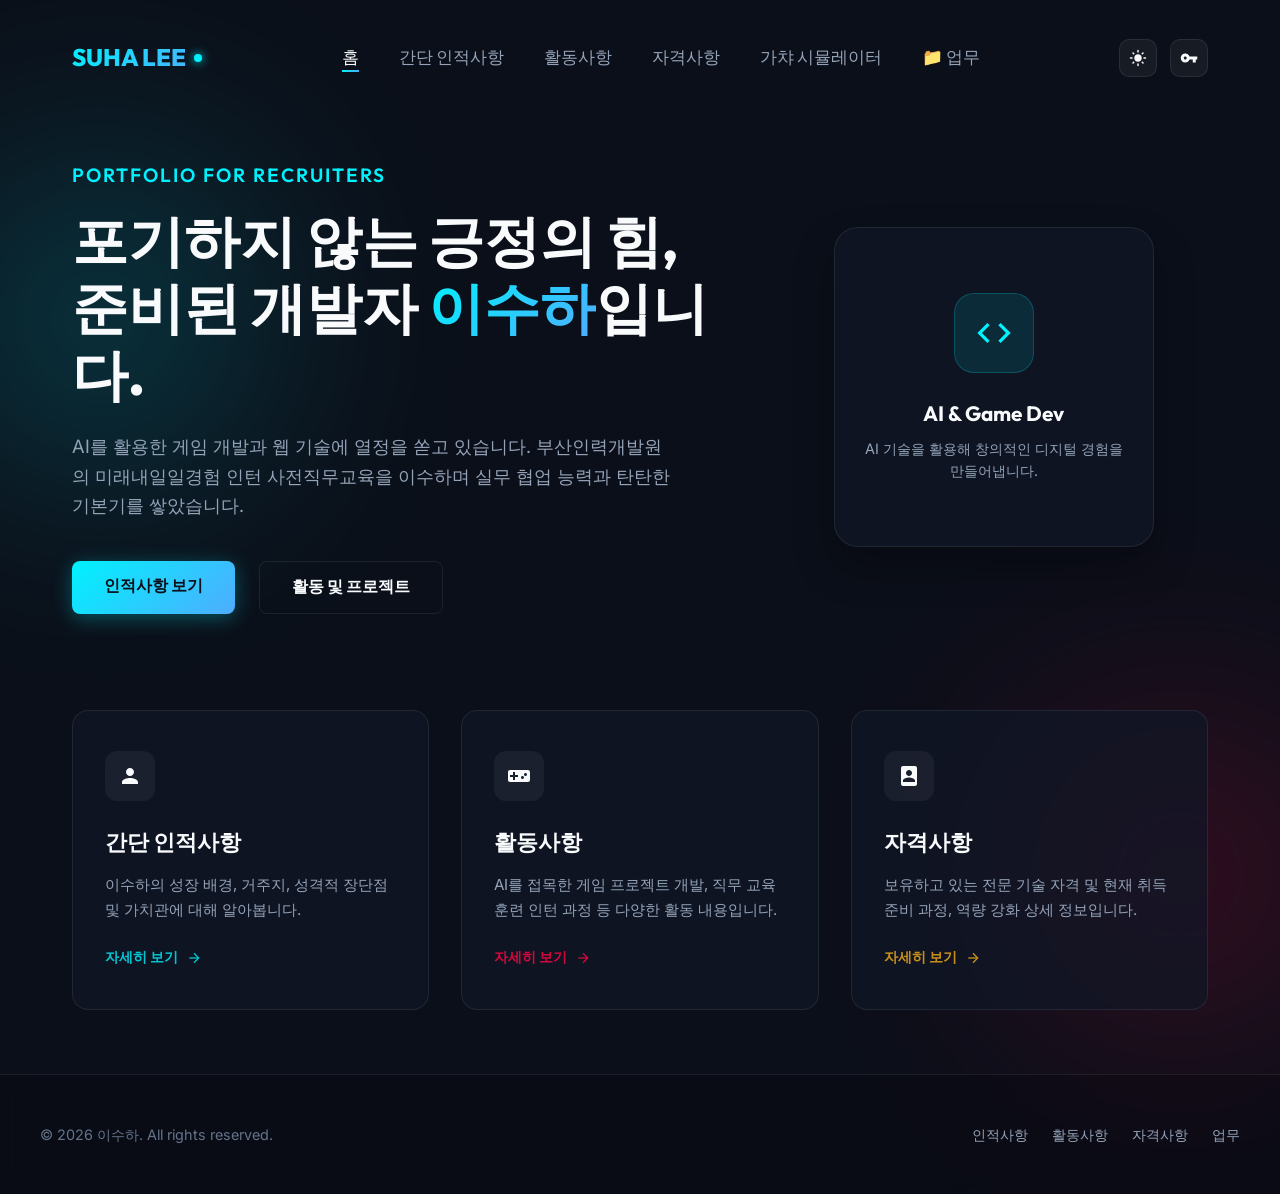
==== commit f500651c: "Add files via upload" ====
--- a/index.html
+++ b/index.html
@@ -66,6 +66,7 @@
                     <li><a href="activities.html">활동사항</a></li>
                     <li><a href="certifications.html">자격사항</a></li>
                     <li><a href="gacha.html">가챠 시뮬레이터</a></li>
+                    <li><a href="work.html">📁 업무</a></li>
                 </ul>
             </nav>
             <div class="nav-controls">
@@ -189,8 +190,11 @@
                 <a href="profile.html">인적사항</a>
                 <a href="activities.html">활동사항</a>
                 <a href="certifications.html">자격사항</a>
-            </div>
-        </div>
+                <a href="work.html">업무</a>
+            </div>
+        </div>
+    </footer>
+
     <!-- Admin Login Modal -->
     <div id="adminModal" class="modal-overlay">
         <div class="modal-content">
@@ -209,7 +213,7 @@
                     <label for="adminPassword">비밀번호</label>
                     <input type="password" id="adminPassword" placeholder="비밀번호를 입력하세요 (데모: admin123)" required>
                 </div>
-                <div id="loginError" class="login-error-msg">비밀번호가 올바르지 않습니다.</div>
+                <div id="loginError" class="login-error-msg">비밀번호가 알바르지 않습니다.</div>
                 <button type="submit" class="btn btn-primary w-100">로그인</button>
             </form>
             <div id="loginSuccess" class="login-success-msg">
--- a/style.css
+++ b/style.css
@@ -1020,7 +1020,7 @@
         border-bottom: 0px solid var(--card-border);
     }
     nav.open {
-        height: 240px;
+        height: 280px;
         border-bottom: 1px solid var(--card-border);
     }
     nav ul {
